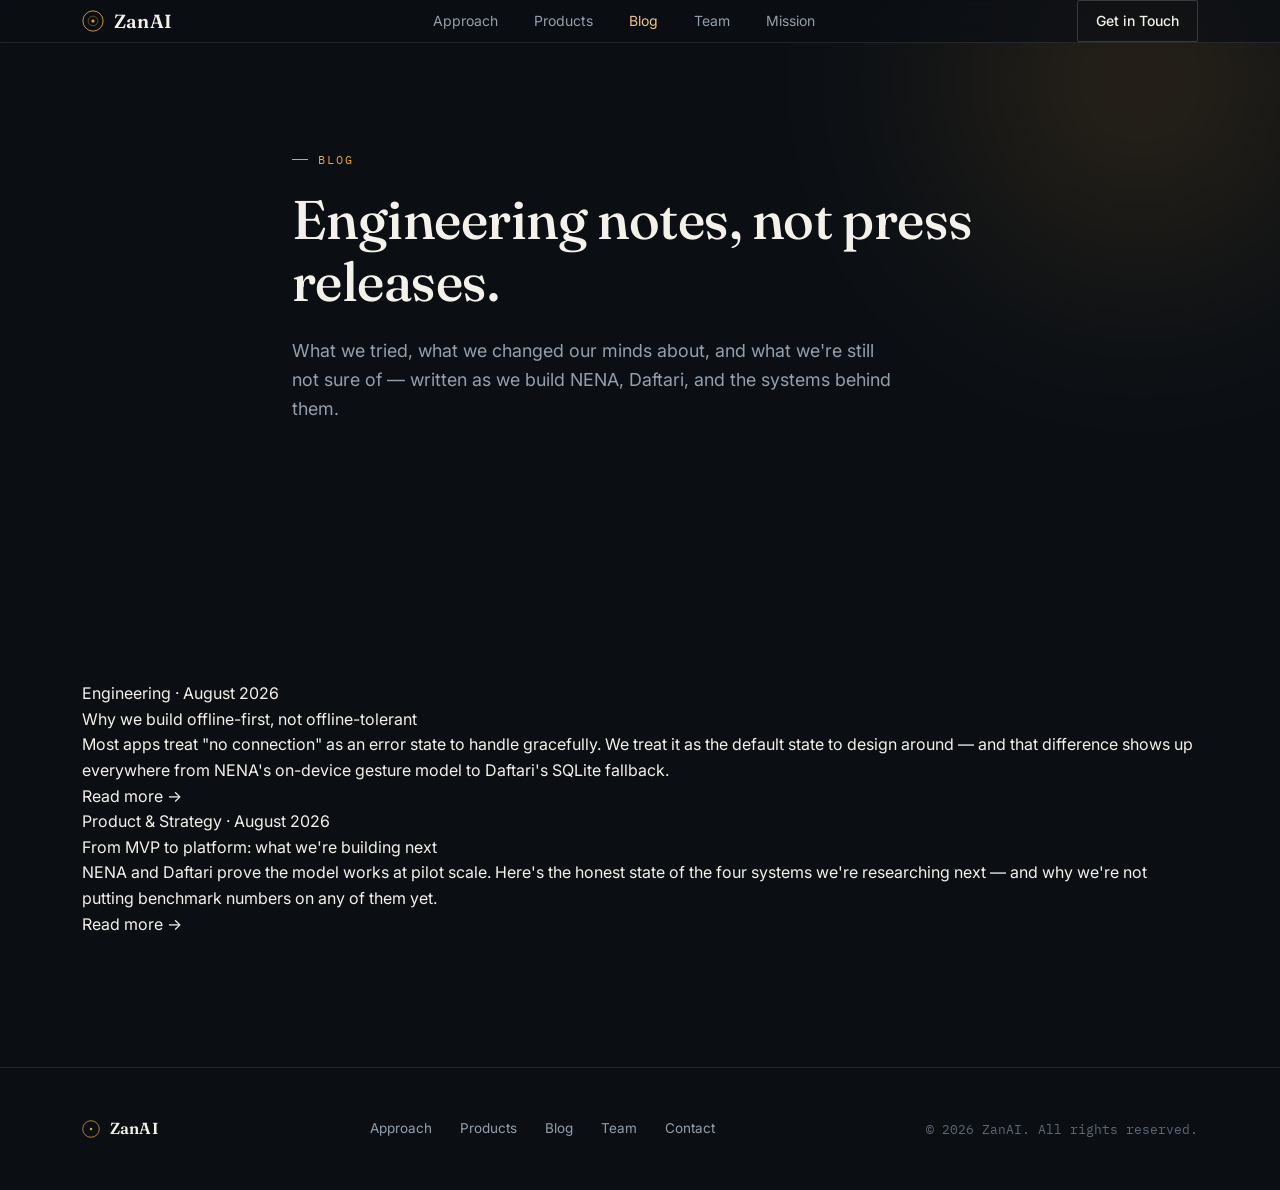
==== blog/index.html @ eec04cef "Create index.html" ====
<!DOCTYPE html>
<html lang="en">
<head>
<meta charset="UTF-8">
<meta name="viewport" content="width=device-width, initial-scale=1.0">
<title>Blog — ZanAI</title>
<meta name="description" content="Engineering notes from ZanAI on building AI for constrained environments — offline-first architecture, low-resource language models, and what's next after MVP.">
<link rel="preconnect" href="https://fonts.googleapis.com">
<link rel="preconnect" href="https://fonts.gstatic.com" crossorigin>
<link href="https://fonts.googleapis.com/css2?family=Fraunces:ital,opsz,wght@0,9..144,300;0,9..144,500;0,9..144,600;1,9..144,400;1,9..144,500&family=Inter:wght@400;500;600&family=IBM+Plex+Mono:wght@400;500&display=swap" rel="stylesheet">
<link rel="icon" href="data:image/svg+xml,%3Csvg xmlns='http://www.w3.org/2000/svg' viewBox='0 0 100 100'%3E%3Ccircle cx='50' cy='50' r='46' fill='%230B0F14'/%3E%3Ccircle cx='50' cy='50' r='24' fill='none' stroke='%23E8A33D' stroke-width='4'/%3E%3Ccircle cx='50' cy='50' r='8' fill='%23E8A33D'/%3E%3C/svg%3E">
<link rel="stylesheet" href="../assets/styles.css">
</head>
<body>

<header>
  <nav class="wrap">
    <a href="../" class="logo">
      <svg class="mark" viewBox="0 0 100 100"><circle cx="50" cy="50" r="46" fill="none" stroke="#E8A33D" stroke-width="4"/><circle cx="50" cy="50" r="22" fill="none" stroke="#E8A33D" stroke-width="3" opacity="0.6"/><circle cx="50" cy="50" r="7" fill="#E8A33D"/></svg>
      ZanAI
    </a>
    <div class="navlinks">
      <a href="../#why">Approach</a>
      <a href="../products/">Products</a>
      <a href="./" class="active">Blog</a>
      <a href="../#team">Team</a>
      <a href="../#mission">Mission</a>
    </div>
    <a href="../#contact" class="nav-cta">Get in Touch</a>
  </nav>
</header>

<main id="top">

  <!-- SUB-HERO -->
  <section class="subhero">
    <div class="glow"></div>
    <div class="wrap subhero-inner">
      <div class="eyebrow">Blog</div>
      <h1>Engineering notes, not press releases.</h1>
      <p class="sub">What we tried, what we changed our minds about, and what we're still not sure of — written as we build NENA, Daftari, and the systems behind them.</p>
    </div>
  </section>

  <!-- POST LIST -->
  <section>
    <div class="wrap">
      <div class="post-list reveal">
        <a href="offline-first.html" class="post-card">
          <div class="post-meta">Engineering · August 2026</div>
          <div class="post-title">Why we build offline-first, not offline-tolerant</div>
          <p class="post-excerpt">Most apps treat "no connection" as an error state to handle gracefully. We treat it as the default state to design around — and that difference shows up everywhere from NENA's on-device gesture model to Daftari's SQLite fallback.</p>
          <span class="post-arrow">Read more →</span>
        </a>

        <a href="mvp-to-platform.html" class="post-card">
          <div class="post-meta">Product &amp; Strategy · August 2026</div>
          <div class="post-title">From MVP to platform: what we're building next</div>
          <p class="post-excerpt">NENA and Daftari prove the model works at pilot scale. Here's the honest state of the four systems we're researching next — and why we're not putting benchmark numbers on any of them yet.</p>
          <span class="post-arrow">Read more →</span>
        </a>
      </div>
    </div>
  </section>

</main>

<footer>
  <div class="wrap footer-inner">
    <a href="../" class="logo">
      <svg class="mark" viewBox="0 0 100 100" style="width:18px;height:18px;"><circle cx="50" cy="50" r="46" fill="none" stroke="#E8A33D" stroke-width="4"/><circle cx="50" cy="50" r="7" fill="#E8A33D"/></svg>
      ZanAI
    </a>
    <div class="footer-links">
      <a href="../#why">Approach</a>
      <a href="../products/">Products</a>
      <a href="./">Blog</a>
      <a href="../#team">Team</a>
      <a href="../#contact">Contact</a>
    </div>
    <div class="copyright">© <span id="year"></span> ZanAI. All rights reserved.</div>
  </div>
</footer>

<script>
  document.getElementById('year').textContent = new Date().getFullYear();
  const reveals = document.querySelectorAll('.reveal');
  if ('IntersectionObserver' in window){
    const io = new IntersectionObserver((entries)=>{
      entries.forEach(e=>{
        if(e.isIntersecting){ e.target.classList.add('in-view'); io.unobserve(e.target); }
      });
    },{threshold:0.12});
    reveals.forEach(r=>io.observe(r));
  } else {
    reveals.forEach(r=>r.classList.add('in-view'));
  }
</script>

</body>
</html>
---- assets/styles.css ----
/* ==========================================================================
   ZanAI shared design system
   Fraunces (display) + Inter (body) + IBM Plex Mono (labels/eyebrows)
   Signature motif: the aperture — light breaking through the black box
   ========================================================================== */
  :root{
    --bg:#0B0F14;
    --bg-panel:#10151C;
    --bg-panel-2:#141B24;
    --text:#F4F1EA;
    --muted:#93A0AC;
    --muted-dim:#5D6874;
    --gold:#E8A33D;
    --gold-soft:#F0C482;
    --teal:#2EC4B6;
    --line:rgba(244,241,234,0.10);
    --line-strong:rgba(244,241,234,0.18);
    --radius:2px;
    --container:1180px;
  }
  *{margin:0;padding:0;box-sizing:border-box;}
  html{scroll-behavior:smooth;}
  body{
    background:var(--bg);
    color:var(--text);
    font-family:'Inter',sans-serif;
    font-size:16px;
    line-height:1.6;
    -webkit-font-smoothing:antialiased;
    overflow-x:hidden;
  }
  img,svg{display:block;max-width:100%;}
  a{color:inherit;text-decoration:none;}
  .wrap{max-width:var(--container);margin:0 auto;padding:0 32px;}
  .eyebrow{
    font-family:'IBM Plex Mono',monospace;
    font-size:12px;
    letter-spacing:0.16em;
    text-transform:uppercase;
    color:var(--gold);
    display:flex;align-items:center;gap:10px;
  }
  .eyebrow::before{content:'';width:16px;height:1px;background:var(--gold);display:inline-block;}
  h1,h2,h3{font-family:'Fraunces',serif;font-weight:500;letter-spacing:-0.01em;}
  em{font-style:italic;color:var(--gold-soft);font-weight:500;}
  :focus-visible{outline:2px solid var(--gold);outline-offset:3px;}

  /* ---------- Aperture graphic (signature element) ---------- */
  .aperture{position:absolute;pointer-events:none;}
  .aperture svg{width:100%;height:100%;}
  .blade{
    transform-origin:200px 200px;
    transition:transform 1.4s cubic-bezier(.16,1,.3,1);
  }
  .glow{
    position:absolute;
    border-radius:50%;
    filter:blur(90px);
    opacity:0.55;
    pointer-events:none;
  }

  /* ---------- Nav ---------- */
  header{
    position:fixed;top:0;left:0;right:0;z-index:50;
    background:rgba(11,15,20,0.72);
    backdrop-filter:blur(10px);
    border-bottom:1px solid var(--line);
  }
  nav{
    max-width:var(--container);margin:0 auto;padding:20px 32px;
    display:flex;align-items:center;justify-content:space-between;
  }
  .logo{
    display:flex;align-items:center;gap:10px;
    font-family:'Fraunces',serif;font-weight:600;font-size:19px;letter-spacing:0.01em;
  }
  .logo .mark{width:22px;height:22px;}
  .navlinks{display:flex;gap:36px;font-size:14px;color:var(--muted);}
  .navlinks a:hover{color:var(--text);}
  .nav-cta{
    font-size:14px;font-weight:500;
    padding:9px 18px;
    border:1px solid var(--line-strong);
    border-radius:var(--radius);
    transition:border-color .25s, color .25s;
  }
  .nav-cta:hover{border-color:var(--gold);color:var(--gold-soft);}
  .nav-toggle{display:none;}

  /* ---------- Hero ---------- */
  .hero{
    position:relative;
    min-height:100vh;
    display:flex;align-items:center;
    padding-top:120px;padding-bottom:80px;
    overflow:hidden;
  }
  .hero .glow{
    width:640px;height:640px;
    top:-160px;right:-160px;
    background:radial-gradient(circle,var(--gold) 0%, transparent 70%);
    opacity:0.22;
  }
  .hero .aperture{width:520px;height:520px;top:-40px;right:-60px;opacity:0.9;}
  .hero-inner{position:relative;z-index:2;max-width:760px;}
  .hero h1{
    font-size:clamp(2.4rem,5.2vw,4.4rem);
    line-height:1.08;
    margin:22px 0 26px;
  }
  .hero .sub{
    font-size:clamp(1.02rem,1.6vw,1.2rem);
    color:var(--muted);
    max-width:560px;
    margin-bottom:42px;
  }
  .cta-row{display:flex;gap:16px;flex-wrap:wrap;}
  .btn{
    font-family:'Inter',sans-serif;
    font-size:14.5px;font-weight:600;
    padding:15px 28px;
    border-radius:var(--radius);
    display:inline-flex;align-items:center;gap:8px;
    transition:transform .25s, box-shadow .25s, background .25s, border-color .25s, color .25s;
    cursor:pointer;border:none;
  }
  .btn-primary{background:var(--gold);color:#0B0F14;}
  .btn-primary:hover{transform:translateY(-2px);box-shadow:0 10px 30px -8px rgba(232,163,61,0.55);}
  .btn-secondary{background:transparent;color:var(--text);border:1px solid var(--line-strong);}
  .btn-secondary:hover{border-color:var(--text);transform:translateY(-2px);}

  /* ---------- Section shell ---------- */
  section{position:relative;padding:130px 0;}
  .panel{background:var(--bg-panel);border-top:1px solid var(--line);border-bottom:1px solid var(--line);}

  /* ---------- Section 2: Why ---------- */
  .why{position:relative;overflow:hidden;}
  .why .glow{width:520px;height:520px;left:-200px;top:20%;background:radial-gradient(circle,var(--teal) 0%, transparent 70%);opacity:0.14;}
  .why-inner{max-width:900px;position:relative;z-index:2;}
  .why h2{font-size:clamp(1.9rem,3.6vw,3rem);line-height:1.2;margin:20px 0 40px;}
  .why .strike{color:var(--muted-dim);text-decoration:line-through;text-decoration-color:var(--muted-dim);text-decoration-thickness:1px;}
  .why p{color:var(--muted);font-size:1.05rem;max-width:640px;margin-bottom:18px;}
  .why p:last-of-type{margin-bottom:0;}
  .why .origin{
    margin-top:44px;padding-top:36px;border-top:1px solid var(--line);
    font-family:'Fraunces',serif;font-style:italic;font-size:1.15rem;color:var(--gold-soft);
    max-width:640px;font-weight:400;
  }

  /* ---------- Section 3: What we build ---------- */
  .pillars-head{max-width:600px;margin-bottom:64px;}
  .pillars-head h2{font-size:clamp(1.7rem,3vw,2.3rem);margin-top:18px;}
  .pillars{display:grid;grid-template-columns:repeat(3,1fr);gap:1px;background:var(--line);border:1px solid var(--line);}
  .pillar{background:var(--bg);padding:44px 36px;position:relative;transition:background .35s;}
  .pillar:hover{background:var(--bg-panel-2);}
  .pillar-glyph{width:34px;height:34px;margin-bottom:28px;}
  .pillar h3{font-size:1.28rem;margin-bottom:14px;font-weight:500;line-height:1.3;}
  .pillar p{color:var(--muted);font-size:0.98rem;}

  /* ---------- About ---------- */
  .about{position:relative;overflow:hidden;}
  .about-grid{display:grid;grid-template-columns:0.9fr 1.1fr;gap:80px;align-items:start;}
  .about h2{font-size:clamp(1.9rem,3.4vw,2.8rem);line-height:1.18;}
  .about-copy p{color:var(--muted);font-size:1.05rem;margin-bottom:20px;}
  .about-copy p:last-child{margin-bottom:0;}
  .about-copy strong{color:var(--text);font-weight:500;}
  .campus-tag{
    display:inline-flex;align-items:center;gap:8px;
    font-family:'IBM Plex Mono',monospace;font-size:11.5px;letter-spacing:0.1em;text-transform:uppercase;
    color:var(--teal);border:1px solid rgba(46,196,182,0.35);
    padding:7px 12px;margin-top:28px;border-radius:var(--radius);
  }
  .campus-tag .dot{width:6px;height:6px;border-radius:50%;background:var(--teal);}

  /* ---------- Mission ---------- */
  .mission-grid{display:grid;grid-template-columns:1fr 1px 1fr;gap:64px;}
  .mission-grid .divider{background:var(--line);}
  .mission-col .eyebrow{margin-bottom:22px;}
  .mission-col h3{font-size:clamp(1.5rem,2.6vw,2rem);line-height:1.28;font-weight:500;}
  .mission-col:first-child h3{color:var(--text);}
  .mission-col:last-child h3{color:var(--gold-soft);}

  /* ---------- Closing CTA ---------- */
  .closing{position:relative;text-align:center;overflow:hidden;padding:150px 0;}
  .closing .glow{width:700px;height:700px;left:50%;top:50%;transform:translate(-50%,-50%);background:radial-gradient(circle,var(--gold) 0%, transparent 70%);opacity:0.2;}
  .closing-inner{position:relative;z-index:2;max-width:640px;margin:0 auto;}
  .closing h2{font-size:clamp(2rem,4vw,3rem);margin-bottom:22px;line-height:1.15;}
  .closing p{color:var(--muted);font-size:1.08rem;margin-bottom:40px;}

  /* ---------- Footer ---------- */
  footer{border-top:1px solid var(--line);padding:48px 0;}
  .footer-inner{display:flex;justify-content:space-between;align-items:center;flex-wrap:wrap;gap:20px;}
  .footer-inner .logo{font-size:16px;}
  .footer-links{display:flex;gap:28px;font-size:13.5px;color:var(--muted);}
  .footer-links a:hover{color:var(--text);}
  .copyright{font-size:12.5px;color:var(--muted-dim);font-family:'IBM Plex Mono',monospace;}

  /* ---------- Reveal on scroll ---------- */
  .reveal{opacity:0;transform:translateY(18px);transition:opacity .8s ease,transform .8s ease;}
  .reveal.in-view{opacity:1;transform:translateY(0);}

  /* ---------- Responsive ---------- */
  @media (max-width:860px){
    .navlinks{display:none;}
    .pillars{grid-template-columns:1fr;}
    .about-grid{grid-template-columns:1fr;gap:40px;}
    .mission-grid{grid-template-columns:1fr;gap:40px;}
    .mission-grid .divider{display:none;}
    section{padding:90px 0;}
    .hero{padding-top:100px;min-height:auto;padding-bottom:70px;}
    .hero .aperture{opacity:0.5;width:380px;height:380px;}
  }
  @media (max-width:480px){
    .wrap{padding:0 20px;}
    nav{padding:16px 20px;}
    .cta-row{flex-direction:column;align-items:flex-start;}
    .btn{width:100%;justify-content:center;}
  }
  @media (prefers-reduced-motion: reduce){
    *{animation:none !important;transition:none !important;scroll-behavior:auto !important;}
  }

/* ==========================================================================
   Products page — shared additions
   ========================================================================== */

.navlinks a.active{color:var(--gold-soft);}

/* Sub-hero (product page top banner, shorter than homepage hero) */
.subhero{position:relative;padding:150px 0 90px;overflow:hidden;}
.subhero .glow{width:560px;height:560px;top:-200px;right:-140px;background:radial-gradient(circle,var(--gold) 0%, transparent 70%);opacity:0.18;}
.subhero-inner{position:relative;z-index:2;max-width:760px;}
.subhero h1{font-size:clamp(2.1rem,4.4vw,3.4rem);line-height:1.14;margin:20px 0 24px;}
.subhero .sub{font-size:clamp(1rem,1.5vw,1.12rem);color:var(--muted);max-width:600px;margin-bottom:38px;}

/* Product sections */
.product{padding:100px 0;position:relative;}
.product + .product{border-top:1px solid var(--line);}
.product-head{display:flex;justify-content:space-between;align-items:flex-end;gap:28px;flex-wrap:wrap;margin-bottom:44px;}
.product-head-text{max-width:660px;}
.product-head h2{font-size:clamp(1.8rem,3.1vw,2.5rem);margin-top:16px;line-height:1.2;}
.status-pill{font-family:'IBM Plex Mono',monospace;font-size:10.5px;letter-spacing:.1em;text-transform:uppercase;padding:8px 15px;border:1px solid var(--line-strong);border-radius:20px;white-space:nowrap;color:var(--muted);flex-shrink:0;}
.status-pill.teal{border-color:rgba(46,196,182,.4);color:var(--teal);}
.status-pill.gold{border-color:rgba(232,163,61,.4);color:var(--gold-soft);}
.product-lede{color:var(--muted);font-size:1.05rem;max-width:680px;margin-bottom:20px;}

.callout{margin:8px 0 44px;padding:22px 26px;border-left:2px solid var(--gold);background:rgba(232,163,61,0.05);font-family:'Fraunces',serif;font-style:italic;color:var(--gold-soft);font-size:1.02rem;font-weight:400;max-width:680px;line-height:1.5;}

.feature-grid{display:grid;grid-template-columns:repeat(2,1fr);gap:1px;background:var(--line);border:1px solid var(--line);}
.feature{background:var(--bg);padding:30px 32px;transition:background .3s;}
.feature:hover{background:var(--bg-panel-2);}
.feature .flabel{font-family:'IBM Plex Mono',monospace;font-size:10.5px;letter-spacing:.1em;text-transform:uppercase;color:var(--gold);margin-bottom:12px;display:block;}
.feature h4{font-family:'Fraunces',serif;font-weight:500;font-size:1.08rem;margin-bottom:10px;color:var(--text);}
.feature p{color:var(--muted);font-size:.94rem;}

.meta-row{display:flex;gap:28px;flex-wrap:wrap;margin-top:32px;}
.meta-item{font-family:'IBM Plex Mono',monospace;font-size:11px;letter-spacing:.06em;color:var(--muted-dim);text-transform:uppercase;}
.meta-item strong{color:var(--muted);font-weight:500;}

/* Expansion roadmap */
.roadmap{max-width:760px;margin-top:12px;}
.roadmap-item{position:relative;padding:0 0 52px 36px;border-left:1px solid var(--line);}
.roadmap-item:last-child{padding-bottom:0;border-left-color:transparent;}
.roadmap-item::before{content:'';position:absolute;left:-5px;top:3px;width:9px;height:9px;border-radius:50%;background:var(--gold);box-shadow:0 0 0 4px rgba(232,163,61,0.14);}
.roadmap-phase{font-family:'IBM Plex Mono',monospace;font-size:11px;letter-spacing:.12em;text-transform:uppercase;color:var(--gold);margin-bottom:10px;}
.roadmap-item h3{font-size:1.25rem;margin-bottom:10px;font-weight:500;line-height:1.3;}
.roadmap-item p{color:var(--muted);font-size:.96rem;max-width:600px;}

.disclaimer{margin-top:36px;font-size:.82rem;color:var(--muted-dim);max-width:600px;font-style:italic;}

@media (max-width:860px){
  .feature-grid{grid-template-columns:1fr;}
  .product-head{align-items:flex-start;}
}

/* ==========================================================================
   v2 additions — proof strip, spec tables, team grid
   ========================================================================== */

/* Proof / target-spec strip under hero */
.proof-strip{border-top:1px solid var(--line);border-bottom:1px solid var(--line);background:var(--bg-panel);}
.proof-strip .wrap{padding:26px 32px;}
.proof-label{font-family:'IBM Plex Mono',monospace;font-size:10.5px;letter-spacing:.1em;text-transform:uppercase;color:var(--muted-dim);margin-bottom:16px;}
.proof-row{display:flex;flex-wrap:wrap;gap:36px;}
.proof-item{min-width:150px;}
.proof-item .val{font-family:'Fraunces',serif;font-weight:500;font-size:1.5rem;color:var(--gold-soft);line-height:1.1;}
.proof-item .lbl{font-family:'IBM Plex Mono',monospace;font-size:11px;color:var(--muted);margin-top:6px;letter-spacing:.02em;}

/* Spec tables (per-product target specifications) */
.spec-table{width:100%;border-collapse:collapse;margin-top:8px;font-size:.92rem;}
.spec-table th{text-align:left;font-family:'IBM Plex Mono',monospace;font-size:10.5px;letter-spacing:.08em;text-transform:uppercase;color:var(--muted-dim);font-weight:500;padding:10px 16px;border-bottom:1px solid var(--line-strong);}
.spec-table td{padding:12px 16px;border-bottom:1px solid var(--line);color:var(--muted);}
.spec-table td:first-child{color:var(--text);}
.spec-table td:last-child{font-family:'IBM Plex Mono',monospace;font-size:.86rem;color:var(--gold-soft);text-align:right;white-space:nowrap;}
.spec-table tr:last-child td{border-bottom:none;}
.spec-note{font-size:.82rem;color:var(--muted-dim);margin-top:14px;font-style:italic;}

/* Team grid */
.team-grid{display:grid;grid-template-columns:repeat(4,1fr);gap:1px;background:var(--line);border:1px solid var(--line);margin-top:8px;}
.team-card{background:var(--bg);padding:26px 22px;}
.team-card .initial{width:38px;height:38px;border-radius:50%;border:1px solid var(--line-strong);display:flex;align-items:center;justify-content:center;font-family:'Fraunces',serif;font-size:1rem;color:var(--gold-soft);margin-bottom:16px;}
.team-card .name{font-family:'Fraunces',serif;font-weight:500;font-size:1rem;color:var(--text);}
.team-card .role{font-family:'IBM Plex Mono',monospace;font-size:10.5px;letter-spacing:.06em;text-transform:uppercase;color:var(--muted-dim);margin-top:6px;}

@media (max-width:860px){
  .team-grid{grid-template-columns:repeat(2,1fr);}
  .spec-table{font-size:.85rem;}
  .spec-table th, .spec-table td{padding:9px 10px;}
}
@media (max-width:480px){
  .team-grid{grid-template-columns:1fr;}
  .proof-row{gap:24px;}
}
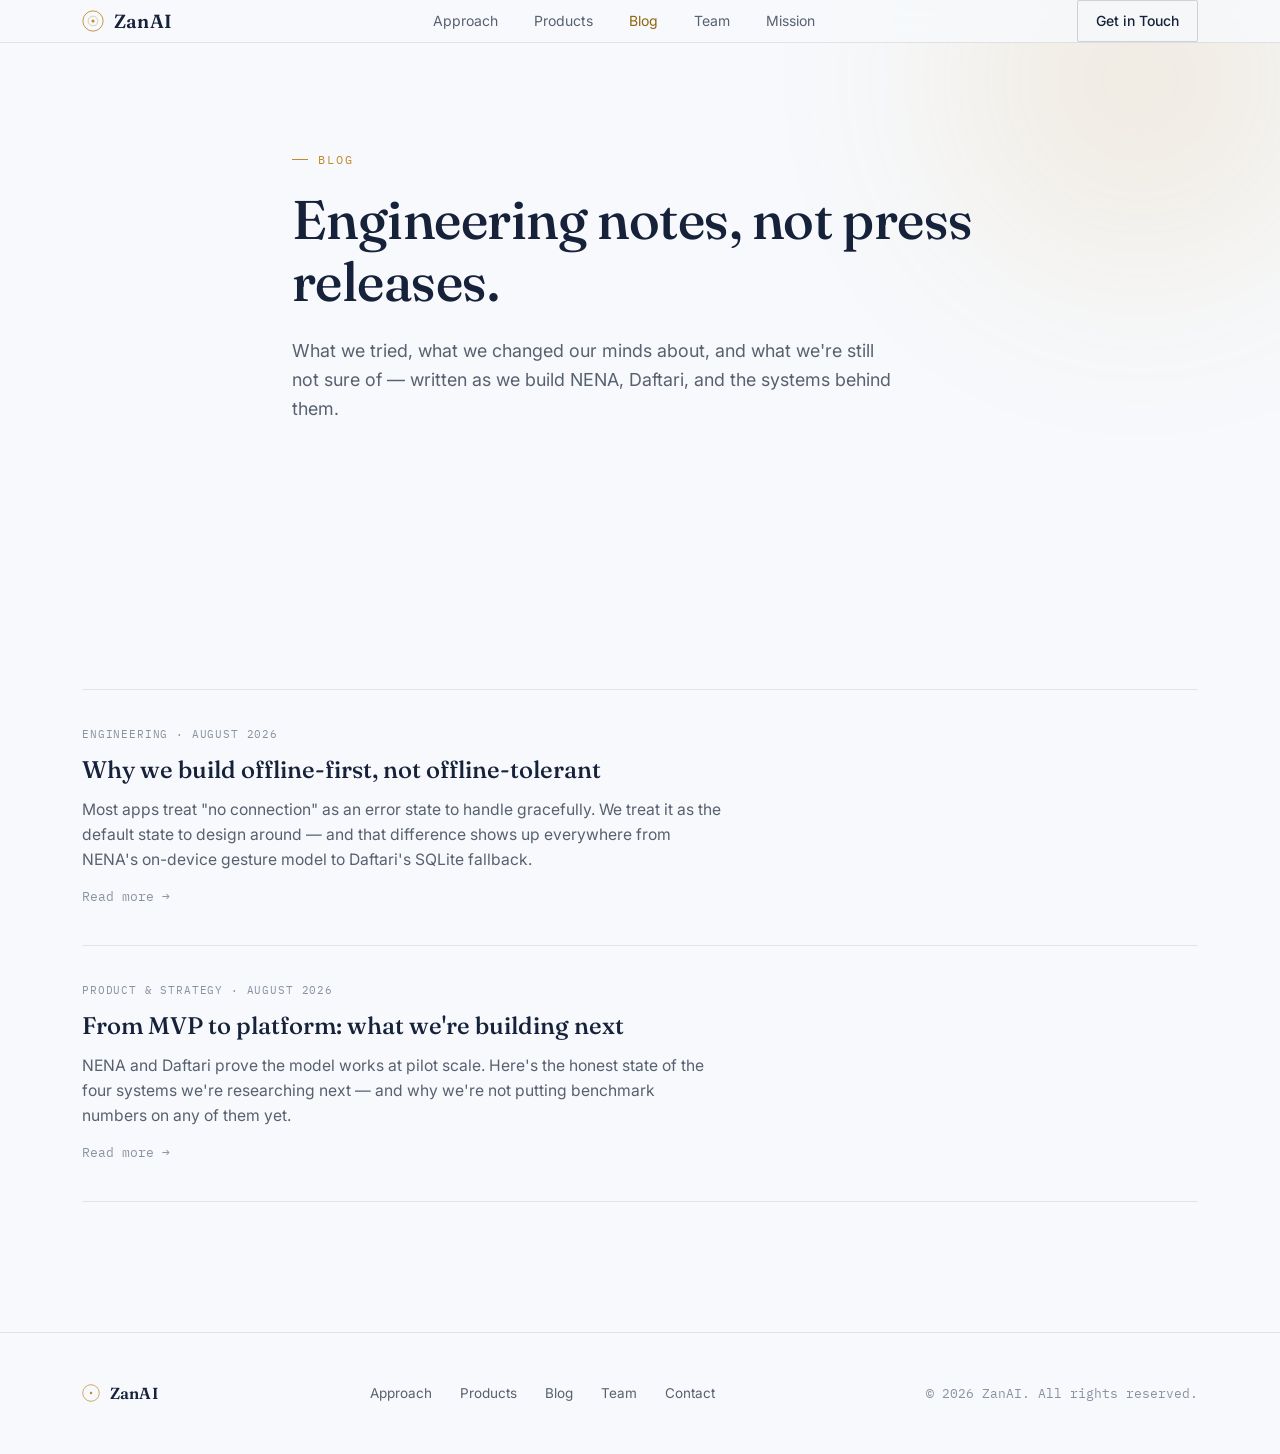
==== commit 1a7edf42: "Change SVG stroke color in header and footer" ====
--- a/blog/index.html
+++ b/blog/index.html
@@ -16,7 +16,7 @@
 <header>
   <nav class="wrap">
     <a href="../" class="logo">
-      <svg class="mark" viewBox="0 0 100 100"><circle cx="50" cy="50" r="46" fill="none" stroke="#E8A33D" stroke-width="4"/><circle cx="50" cy="50" r="22" fill="none" stroke="#E8A33D" stroke-width="3" opacity="0.6"/><circle cx="50" cy="50" r="7" fill="#E8A33D"/></svg>
+      <svg class="mark" viewBox="0 0 100 100"><circle cx="50" cy="50" r="46" fill="none" stroke="#C08A2E" stroke-width="4"/><circle cx="50" cy="50" r="22" fill="none" stroke="#C08A2E" stroke-width="3" opacity="0.6"/><circle cx="50" cy="50" r="7" fill="#C08A2E"/></svg>
       ZanAI
     </a>
     <div class="navlinks">
@@ -68,7 +68,7 @@
 <footer>
   <div class="wrap footer-inner">
     <a href="../" class="logo">
-      <svg class="mark" viewBox="0 0 100 100" style="width:18px;height:18px;"><circle cx="50" cy="50" r="46" fill="none" stroke="#E8A33D" stroke-width="4"/><circle cx="50" cy="50" r="7" fill="#E8A33D"/></svg>
+      <svg class="mark" viewBox="0 0 100 100" style="width:18px;height:18px;"><circle cx="50" cy="50" r="46" fill="none" stroke="#C08A2E" stroke-width="4"/><circle cx="50" cy="50" r="7" fill="#C08A2E"/></svg>
       ZanAI
     </a>
     <div class="footer-links">
--- a/assets/styles.css
+++ b/assets/styles.css
@@ -1,20 +1,21 @@
 /* ==========================================================================
    ZanAI shared design system
    Fraunces (display) + Inter (body) + IBM Plex Mono (labels/eyebrows)
-   Signature motif: the aperture — light breaking through the black box
+   Palette: deep navy + gold + light academic blue, inspired by EAC-SMS/IUCEA
    ========================================================================== */
   :root{
-    --bg:#0B0F14;
-    --bg-panel:#10151C;
-    --bg-panel-2:#141B24;
-    --text:#F4F1EA;
-    --muted:#93A0AC;
-    --muted-dim:#5D6874;
-    --gold:#E8A33D;
-    --gold-soft:#F0C482;
-    --teal:#2EC4B6;
-    --line:rgba(244,241,234,0.10);
-    --line-strong:rgba(244,241,234,0.18);
+    --bg:#F7F9FC;
+    --bg-panel:#FFFFFF;
+    --bg-panel-2:#EEF2F8;
+    --text:#16213A;
+    --muted:#57616F;
+    --muted-dim:#8892A0;
+    --primary:#0B3D8F;
+    --gold:#C08A2E;
+    --gold-soft:#8F6510;
+    --teal:#2F6FB2;
+    --line:rgba(22,33,58,0.10);
+    --line-strong:rgba(22,33,58,0.18);
     --radius:2px;
     --container:1180px;
   }
@@ -63,7 +64,7 @@
   /* ---------- Nav ---------- */
   header{
     position:fixed;top:0;left:0;right:0;z-index:50;
-    background:rgba(11,15,20,0.72);
+    background:rgba(247,249,252,0.82);
     backdrop-filter:blur(10px);
     border-bottom:1px solid var(--line);
   }
@@ -125,8 +126,8 @@
     transition:transform .25s, box-shadow .25s, background .25s, border-color .25s, color .25s;
     cursor:pointer;border:none;
   }
-  .btn-primary{background:var(--gold);color:#0B0F14;}
-  .btn-primary:hover{transform:translateY(-2px);box-shadow:0 10px 30px -8px rgba(232,163,61,0.55);}
+  .btn-primary{background:var(--primary);color:#fff;}
+  .btn-primary:hover{transform:translateY(-2px);box-shadow:0 10px 30px -8px rgba(11,61,143,0.45);}
   .btn-secondary{background:transparent;color:var(--text);border:1px solid var(--line-strong);}
   .btn-secondary:hover{border-color:var(--text);transform:translateY(-2px);}
 
@@ -168,7 +169,7 @@
   .campus-tag{
     display:inline-flex;align-items:center;gap:8px;
     font-family:'IBM Plex Mono',monospace;font-size:11.5px;letter-spacing:0.1em;text-transform:uppercase;
-    color:var(--teal);border:1px solid rgba(46,196,182,0.35);
+    color:var(--teal);border:1px solid rgba(47,111,178,0.35);
     padding:7px 12px;margin-top:28px;border-radius:var(--radius);
   }
   .campus-tag .dot{width:6px;height:6px;border-radius:50%;background:var(--teal);}
@@ -182,11 +183,18 @@
   .mission-col:last-child h3{color:var(--gold-soft);}
 
   /* ---------- Closing CTA ---------- */
-  .closing{position:relative;text-align:center;overflow:hidden;padding:150px 0;}
-  .closing .glow{width:700px;height:700px;left:50%;top:50%;transform:translate(-50%,-50%);background:radial-gradient(circle,var(--gold) 0%, transparent 70%);opacity:0.2;}
+  .closing{position:relative;text-align:center;overflow:hidden;padding:150px 0;background:var(--primary);color:#fff;}
+  .closing .glow{
+    width:700px;height:700px;left:50%;top:50%;transform:translate(-50%,-50%);
+    background:radial-gradient(circle at 30% 30%, var(--gold) 0%, transparent 45%),
+               radial-gradient(circle at 75% 70%, var(--teal) 0%, transparent 45%);
+    opacity:0.3;
+  }
   .closing-inner{position:relative;z-index:2;max-width:640px;margin:0 auto;}
-  .closing h2{font-size:clamp(2rem,4vw,3rem);margin-bottom:22px;line-height:1.15;}
-  .closing p{color:var(--muted);font-size:1.08rem;margin-bottom:40px;}
+  .closing h2{font-size:clamp(2rem,4vw,3rem);margin-bottom:22px;line-height:1.15;color:#fff;}
+  .closing p{color:rgba(255,255,255,0.8);font-size:1.08rem;margin-bottom:40px;}
+  .closing .btn-primary{background:var(--gold);color:var(--text);}
+  .closing .btn-primary:hover{box-shadow:0 10px 30px -8px rgba(192,138,46,0.5);}
 
   /* ---------- Footer ---------- */
   footer{border-top:1px solid var(--line);padding:48px 0;}
@@ -241,11 +249,11 @@
 .product-head-text{max-width:660px;}
 .product-head h2{font-size:clamp(1.8rem,3.1vw,2.5rem);margin-top:16px;line-height:1.2;}
 .status-pill{font-family:'IBM Plex Mono',monospace;font-size:10.5px;letter-spacing:.1em;text-transform:uppercase;padding:8px 15px;border:1px solid var(--line-strong);border-radius:20px;white-space:nowrap;color:var(--muted);flex-shrink:0;}
-.status-pill.teal{border-color:rgba(46,196,182,.4);color:var(--teal);}
-.status-pill.gold{border-color:rgba(232,163,61,.4);color:var(--gold-soft);}
+.status-pill.teal{border-color:rgba(47,111,178,.4);color:var(--teal);}
+.status-pill.gold{border-color:rgba(192,138,46,.4);color:var(--gold-soft);}
 .product-lede{color:var(--muted);font-size:1.05rem;max-width:680px;margin-bottom:20px;}
 
-.callout{margin:8px 0 44px;padding:22px 26px;border-left:2px solid var(--gold);background:rgba(232,163,61,0.05);font-family:'Fraunces',serif;font-style:italic;color:var(--gold-soft);font-size:1.02rem;font-weight:400;max-width:680px;line-height:1.5;}
+.callout{margin:8px 0 44px;padding:22px 26px;border-left:2px solid var(--gold);background:rgba(192,138,46,0.06);font-family:'Fraunces',serif;font-style:italic;color:var(--gold-soft);font-size:1.02rem;font-weight:400;max-width:680px;line-height:1.5;}
 
 .feature-grid{display:grid;grid-template-columns:repeat(2,1fr);gap:1px;background:var(--line);border:1px solid var(--line);}
 .feature{background:var(--bg);padding:30px 32px;transition:background .3s;}
@@ -262,7 +270,7 @@
 .roadmap{max-width:760px;margin-top:12px;}
 .roadmap-item{position:relative;padding:0 0 52px 36px;border-left:1px solid var(--line);}
 .roadmap-item:last-child{padding-bottom:0;border-left-color:transparent;}
-.roadmap-item::before{content:'';position:absolute;left:-5px;top:3px;width:9px;height:9px;border-radius:50%;background:var(--gold);box-shadow:0 0 0 4px rgba(232,163,61,0.14);}
+.roadmap-item::before{content:'';position:absolute;left:-5px;top:3px;width:9px;height:9px;border-radius:50%;background:var(--gold);box-shadow:0 0 0 4px rgba(192,138,46,0.16);}
 .roadmap-phase{font-family:'IBM Plex Mono',monospace;font-size:11px;letter-spacing:.12em;text-transform:uppercase;color:var(--gold);margin-bottom:10px;}
 .roadmap-item h3{font-size:1.25rem;margin-bottom:10px;font-weight:500;line-height:1.3;}
 .roadmap-item p{color:var(--muted);font-size:.96rem;max-width:600px;}
@@ -312,3 +320,46 @@
   .team-grid{grid-template-columns:1fr;}
   .proof-row{gap:24px;}
 }
+
+/* ==========================================================================
+   v3 additions — upcoming products (concept cards), blog listing, article page
+   ========================================================================== */
+
+.status-pill.outline{border-style:dashed;border-color:var(--line-strong);color:var(--muted);}
+
+.concept-grid{display:grid;grid-template-columns:repeat(2,1fr);gap:1px;background:var(--line);border:1px solid var(--line);margin-top:8px;}
+.concept-card{background:var(--bg);padding:36px;transition:background .3s;}
+.concept-card:hover{background:var(--bg-panel-2);}
+.concept-head{display:flex;justify-content:space-between;align-items:center;gap:12px;flex-wrap:wrap;margin-bottom:6px;}
+.concept-head h3{font-family:'Fraunces',serif;font-weight:500;font-size:1.28rem;}
+.concept-sub{font-family:'IBM Plex Mono',monospace;font-size:10.5px;letter-spacing:.1em;text-transform:uppercase;color:var(--teal);margin-bottom:16px;}
+.concept-card > p.concept-desc{color:var(--muted);font-size:.95rem;margin-bottom:16px;}
+.goal-list{list-style:none;margin:0;padding:0;}
+.goal-list li{position:relative;padding-left:18px;margin-bottom:10px;color:var(--muted);font-size:.89rem;line-height:1.55;}
+.goal-list li::before{content:'—';position:absolute;left:0;color:var(--gold);}
+
+/* Blog listing */
+.post-list{border-top:1px solid var(--line);margin-top:8px;}
+.post-card{display:block;padding:36px 0;border-bottom:1px solid var(--line);}
+.post-card:hover .post-title{color:var(--gold-soft);}
+.post-meta{font-family:'IBM Plex Mono',monospace;font-size:10.5px;letter-spacing:.08em;text-transform:uppercase;color:var(--muted-dim);margin-bottom:12px;}
+.post-title{font-family:'Fraunces',serif;font-weight:500;font-size:1.5rem;color:var(--text);transition:color .25s;max-width:680px;line-height:1.25;}
+.post-excerpt{color:var(--muted);font-size:.98rem;margin-top:12px;max-width:640px;}
+.post-arrow{font-family:'IBM Plex Mono',monospace;font-size:12.5px;color:var(--muted-dim);margin-top:14px;display:inline-block;}
+
+/* Article page */
+.article-head{padding:150px 0 60px;}
+.article-head .post-meta{margin-bottom:20px;}
+.article-head h1{font-size:clamp(1.9rem,4vw,2.8rem);line-height:1.16;max-width:760px;}
+.article-body{padding:20px 0 100px;}
+.article-body .wrap{max-width:760px;}
+.article-body p{color:var(--muted);font-size:1.06rem;line-height:1.8;margin-bottom:24px;}
+.article-body h3{font-size:1.35rem;margin:44px 0 18px;font-weight:500;color:var(--text);}
+.article-body strong{color:var(--text);font-weight:500;}
+.article-body code{font-family:'IBM Plex Mono',monospace;font-size:.88em;background:var(--bg-panel);padding:2px 6px;border-radius:2px;color:var(--gold-soft);}
+.back-link{display:inline-flex;align-items:center;gap:8px;font-family:'IBM Plex Mono',monospace;font-size:11.5px;letter-spacing:.06em;text-transform:uppercase;color:var(--muted);margin-top:8px;}
+.back-link:hover{color:var(--gold-soft);}
+
+@media (max-width:860px){
+  .concept-grid{grid-template-columns:1fr;}
+}
